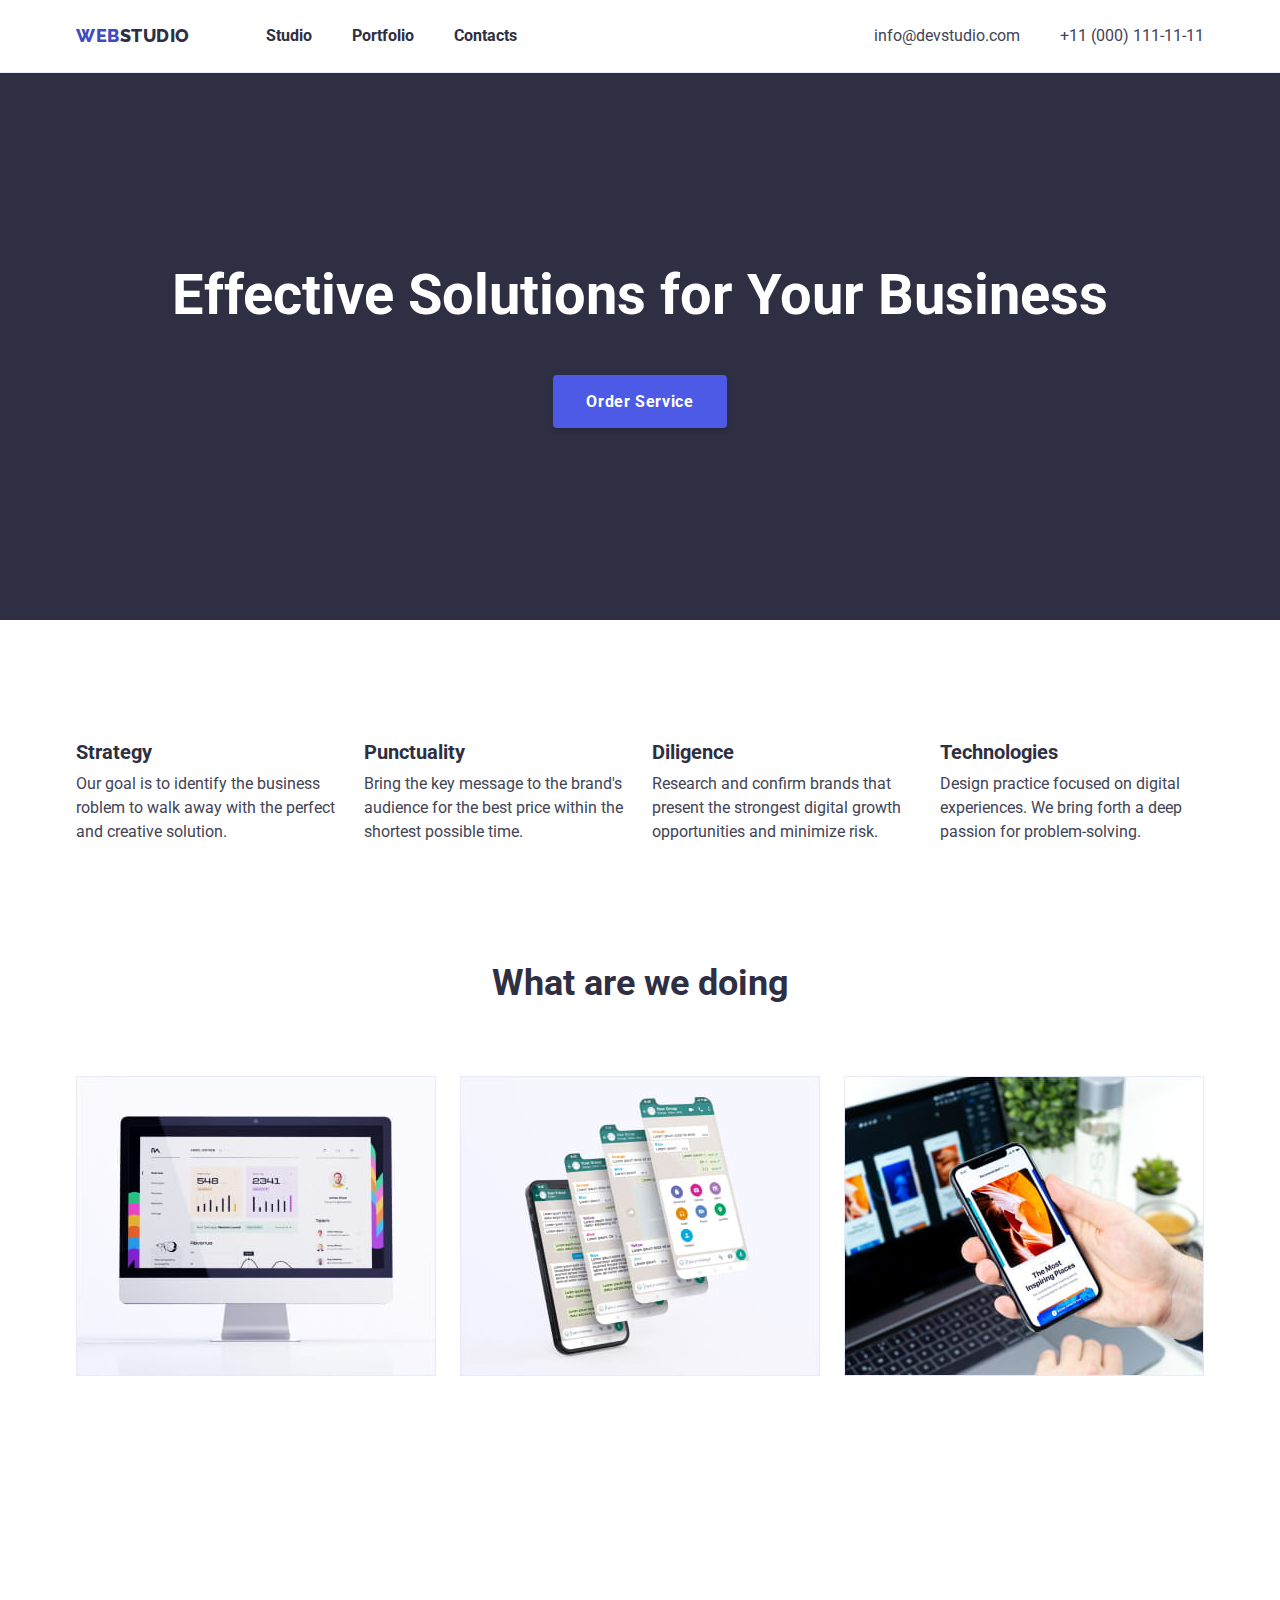
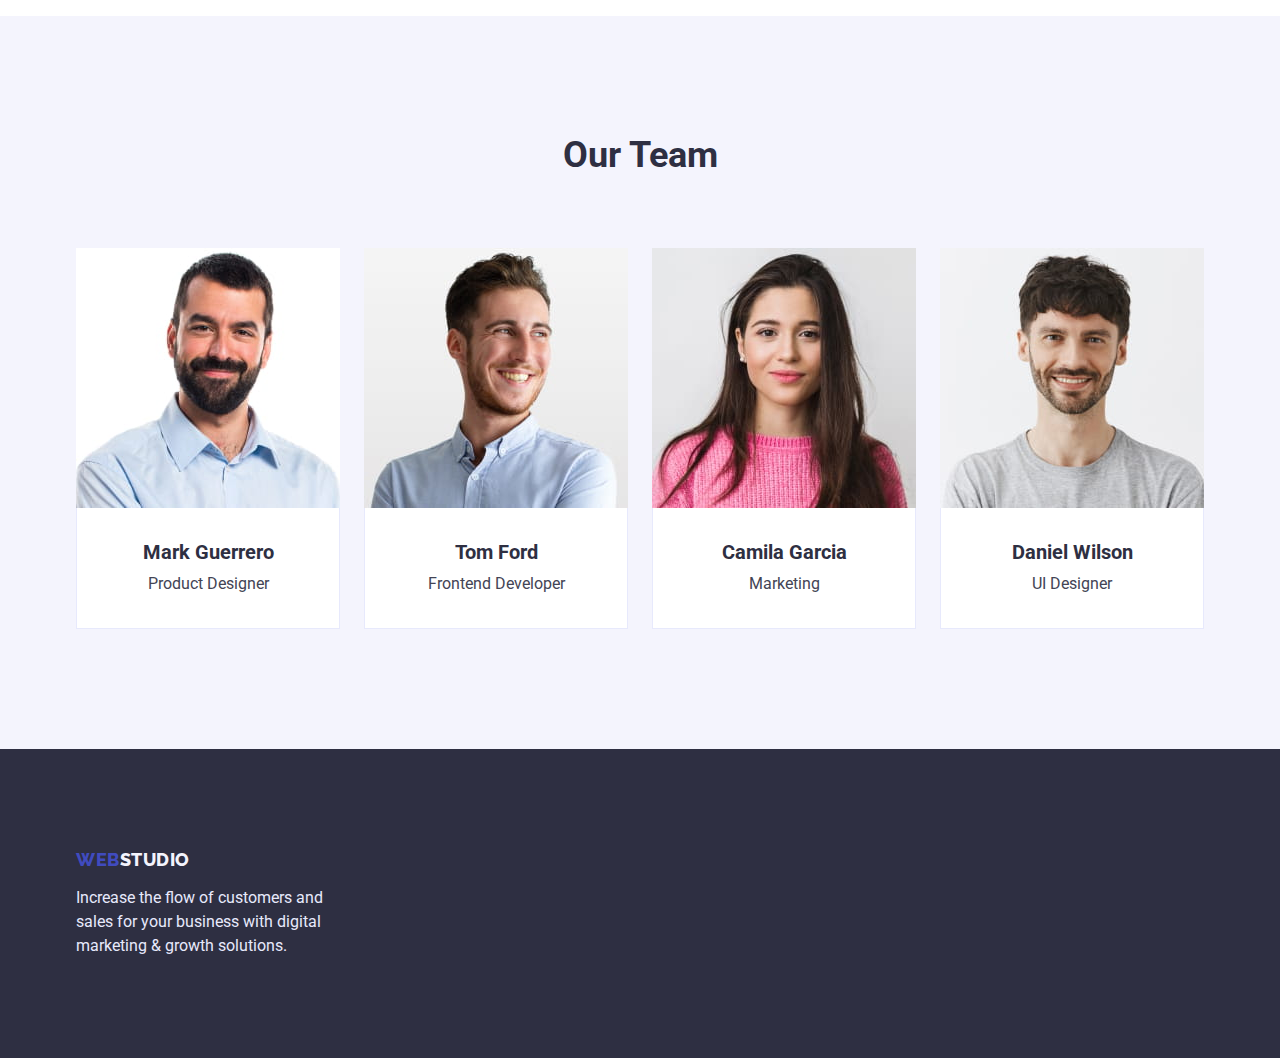
==== index.html @ f0abbab0 "Initial commit" ====
<!DOCTYPE html>
<html lang="en">

    <head>
        <meta charset="UTF-8">
        <meta http-equiv="X-UA-Compatible" content="IE=edge">
        <meta name="viewport" content="width=device-width, initial-scale=1.0">
        <title>WebStudio</title>
        <link rel="stylesheet"
            href="https://cdnjs.cloudflare.com/ajax/libs/modern-normalize/1.0.0/modern-normalize.min.css" >
        <link rel="preconnect" href="https://fonts.googleapis.com">
        <link rel="preconnect" href="https://fonts.gstatic.com" crossorigin>
        <link href="https://fonts.googleapis.com/css2?family=Raleway:wght@800&family=Roboto:wght@400;700&display=swap"
            rel="stylesheet">
        <link rel="stylesheet" href="./css/styles.css">
    </head>

    <body>
        <!--header-->
        <header class="header-section">
            <div class="container">
                <div class="header-container">
                    <nav class="site-nav">
                        <a href="" class="logo link"><span class="logo-accent">Web</span>Studio</a>
                        <ul class="site-menu list">
                            <li class="menu-item">
                                <a class="menu-link link" href="./index.html">Studio</a>
                            </li>
                            <li class="menu-item">
                                <a class="menu-link link" href="./portfolio.html">Portfolio</a>
                            </li>
                            <li class="menu-item">
                                <a class="menu-link link" href="">Contacts</a>
                            </li>
                        </ul>
                    </nav>
                    <ul class="contacts list">
                        <li class="contact-item">
                            <a class="contact-link link" href="mailto:">info@devstudio.com</a>
                        </li>
                        <li class="contact-item">
                            <a class="contact-link link" href="tel:+110001111111">+11 (000) 111-11-11</a>
                        </li>
                    </ul>
                </div>
            </div>
        </header>
        <main>
            <!--hero block-->
            <section class="hero-section">
                <h1 class="hero">Effective Solutions for Your Business</h1>
                <button class=" main-button" type="button">Order Service</button>
            </section>
            <!--fitures-->
            <section class="fiture-section">
                <div class="container">
                    <ul class="fiture-list list">
                        <li class="fiture-item">
                            <h2 class="secondary-titles">Strategy</h2>
                            <p class="subtitles">Our goal is to identify the business roblem to walk away with the
                                perfect
                                and creative solution. </p>
                        </li>
                        <li class="fiture-item">
                            <h2 class="secondary-titles">Punctuality</h2>
                            <p class="subtitles">Bring the key message to the brand's audience for the best price within
                                the
                                shortest possible time.</p>
                        </li>
                        <li class="fiture-item">
                            <h2 class="secondary-titles">Diligence</h2>
                            <p class="subtitles">Research and confirm brands that present the strongest digital growth
                                opportunities and minimize risk.</p>
                        </li>
                        <li class="fiture-item">
                            <h2 class="secondary-titles">Technologies</h2>
                            <p class="subtitles">Design practice focused on digital experiences. We bring forth a deep
                                passion for problem-solving.</p>
                        </li>
                    </ul>
                </div>
            </section>
            <!--basic services-->
            <section class="section">
                <div class="container">
                    <h3 class="titles">What are we doing</h3>
                    <ul class="service-list list">
                        <li class="service-item">
                            <img class="service-img" src="./images/Rectangle1.jpg"
                                alt=" a photo of a computer monitor with a website page" width="360">
                        </li>
                        <li class="service-item">
                            <img class="service-img" src="./images/Rectangle2.jpg" alt=" a photo of a mobile screen"
                                width="360">
                        </li>
                        <li class="service-item">
                            <img class="service-img" src="./images/Rectangle3.jpg"
                                alt=" a photo of a computer and mobile phone screen with website page" width="360">
                        </li>
                    </ul>
                </div>
            </section>
            <!--team-->
            <section class="team-section">
                <div class="container">
                    <div class="">
                        <h3 class="titles">Our Team</h3>
                        <ul class="team-list list">
                            <li class="team-item">
                                <img src="./images/img1.jpg" alt="Product Designer's photo" width="264" height="260">
                                <div class="team-content">
                                    <h2 class="secondary-titles">Mark Guerrero</h2>
                                    <p class="subtitles">Product Designer</p>
                                </div>
                            </li>
                            <li class="team-item">
                                <img src="./images/img2.jpg" alt="Frontend Developer's photo" width="264" height="260">
                                <div class="team-content">
                                    <h2 class="secondary-titles">Tom Ford</h2>
                                    <p class="subtitles">Frontend Developer</p>
                                </div>
                            </li>
                            <li class="team-item">
                                <img src="./images/img3.jpg" alt="marketer's photo" width="264" height="260">
                                <div class="team-content">
                                    <h2 class="secondary-titles">Camila Garcia</h2>
                                    <p class="subtitles">Marketing</p>
                                </div>
                            </li>
                            <li class="team-item">
                                <img src="./images/img4.jpg" alt="UI Designer's photo" width="264" height="260">
                                <div class="team-content">
                                    <h2 class="secondary-titles">Daniel Wilson</h2>
                                    <p class="subtitles">UI Designer</p>
                                </div>
                            </li>
                        </ul>
                    </div>
                </div>
            </section>
        </main>
        <footer class="footer">
            <div class="container">
                <a href="" class="footer-logo link"><span class="footer-accent">Web</span>Studio</a>
                <p class="footer-text">Increase the flow of customers and sales for your business with digital marketing
                    &
                    growth solutions.</p>
            </div>
        </footer>
    </body>

</html>
---- css/styles.css ----
:root {
    --primary-color-text: #2E2F42;
    --secondary-color-text: #434455;
    --main-background-color: #FFFFFF;
    --secondary-background-color: #F4F4FD;
    --accent-color: #4D5AE5;
    --btn-hover-color: #404BBF;
    --footer-text-color: #E7E9FC;
    --border-main-color: #E7E9FC --main-letter-spacing: 0.02em;
}


h1,
h2,
h3,
p {
    margin: 0px;
}

ul,
li {
    margin: 0px;
    padding: 0px;
}

.list {
    list-style: none;
    padding-left: 0px;
}



.container {
    width: 1158px;
    margin-left: auto;
    margin-right: auto;
    padding-left: 15px;
    padding-right: 15px;
    align-items: center;

}


.header-container {
    display: flex;
    align-items: center;
}

.header-section {
    background-color: var(--main-background-color);
    border-bottom: 1px solid var(--footer-text-color);
}


/*------------------ SITE NAVIGATION----------------------*/

/*------------- Logo styles--------------*/

.logo {
    color: var(--primary-color-text);
    font-family: 'Raleway', sans-serif;
    font-weight: 800;
    font-size: 18px;
    line-height: 1.33;
    letter-spacing: 0.03em;
    text-transform: uppercase;
}

.logo-accent {
    color: var(--btn-hover-color);
}

/*------------- Main manu--------------*/

.site-nav {
    display: flex;
    align-items: center;
}

.site-menu {
    display: flex;
    margin-left: 76px;
}

.site-menu .menu-item:not(:last-child) {
    margin-right: 40px;
}


.menu-link {
    display: block;
    padding-top: 24px;
    padding-bottom: 24px;
}

.menu-item .menu-link {
    color: var(--primary-color-text);
    font-family: 'Roboto', sans-serif;
    font-weight: 700;
    font-size: 16px;
    line-height: 1.5;
    letter-spacing: var(--main-letter-spacing);
}

.menu-item .menu-link:hover,
.menu-item .menu-link:focus {
    color: var(--accent-color);
}


/*-------------------Contacts-----------------*/

.contacts {
    display: flex;
    margin-left: auto;
}





.container .contact-item+.contact-item {
    margin-left: 40px;
}

.contact-item .contact-link {
    color: var(--secondary-color-text);
    font-family: 'Roboto', sans-serif;
    font-size: 16px;
    line-height: 1.5;
    letter-spacing: var(--main-letter-spacing);
}

.contact-item .contact-link:hover,
.contact-item .contact-link:focus {
    color: var(--accent-color);
}

.link {
    text-decoration: none;
}


/*-------------HERO SECTION--------------------*/

.hero-section {
    background: var(--primary-color-text);
    padding-top: 192px;
    padding-bottom: 192px;
    text-align: center;
}

.hero {
    font-size: 56px;
    letter-spacing: var(--main-letter-spacing);
    line-height: 1.1;
    color: var(--main-background-color);
    background: var(--primary-color-text);
}

.visually-hidden {
    position: absolute;
    white-space: nowrap;
    width: 1px;
    height: 1px;
    overflow: hidden;
    border: 0;
    padding: 0;
    clip: rect(0 0 0 0);
    clip-path: inset(50%);
    margin: -1px;
}

/*---------------------BODY--------------------*/
body {
    font-family: 'Roboto', sans-serif;
    color: var(--primary-color-text);
    background: var(--main-background-color);
}

/*----------------- SITE  BUTTONS -------------------*/

/*-----------  Main buttons----------------*/

.main-button {
    display: inline-block;
    padding: 16px 32px;
    margin-top: 48px;

    color: var(--main-background-color);
    background: var(--accent-color);
    align-items: center;
    border-radius: 4px;
    border: 1px solid transparent;
    box-shadow: 0px 4px 4px rgba(0, 0, 0, 0.15);

    font-family: inherit;
    font-weight: 700;
    font-size: 16px;
    line-height: 1.2;
    letter-spacing: 0.04em;
    cursor: pointer;
}

.main-button:hover,
.main-button:focus {
    background: var(--btn-hover-color);
}


/*-----------  Portfolio buttons----------------*/

.buttons {
    display: flex;
    padding: 12px 24px;

    font-family: inherit;
    font-weight: 700;
    font-size: 16px;
    line-height: 1.5;
    letter-spacing: 0.04em;

    color: var(--accent-color);
    background: var(--secondary-background-color);
    border-radius: 4px;
    border: 1px solid var(--footer-text-color);
    cursor: pointer;
}

.buttons:hover,
.buttons:focus {
    color: var(--main-background-color);
    background: var(--accent-color);
}

.button-list {
    display: flex;
    margin-bottom: 72px;
    justify-content: center;
}

.button-list .filter-btn:not(:last-child) {
    margin-right: 24px;
}


/*-----------FITURE SECTION-----------*/

.fiture-section {
    padding-top: 120px;
}

.section {
    padding-top: 120px;
    padding-bottom: 120px;
}

.fiture-list {
    display: flex;
}

.fiture-item {
    width: 264px;
}

.container .fiture-item:not(:last-child) {
    margin-right: 24px;
}



/*--------- SERVICES----------*/

.service-list {
    display: flex;
    margin-top: 72px;
    padding-bottom: 120px;
}

.container .service-item:not(:last-child) {
    margin-right: 24px;
}

/*----------------TEAM-SECTION------------------*/

.team-section {
    background: var(--secondary-background-color);
    padding-top: 120px;
    padding-bottom: 120px;
}

.team-list {
    display: flex;
    flex-wrap: wrap;
    margin-top: 72px;
}


.team-content {
    padding-top: 32px;
    padding-bottom: 32px;
    text-align: center;
    background-color: var(--main-background-color);
    border-right: 1px solid var(--footer-text-color);
    border-bottom: 1px solid var(--footer-text-color);
    border-left: 1px solid var(--footer-text-color);
}

.container .team-item:not(:last-child) {
    margin-right: 24px;
}



/* ----------PORTFOLIO SERVICES----------------*/
.image-list {
    display: flex;
    flex-wrap: wrap;
}

Img {
    display: block;
}

.image-item {
    margin-right: 24px;
    margin-bottom: 48px;
}


.image-item {
    flex-basis: calc((100%/-48px)-3);
}

.image-item:nth-child(3n) {
    margin-right: 0;
}

.image-item:nth-child(n+7) {
    margin-bottom: 0px;
}


.content-card {
    padding-left: 16px;
    padding-top: 32px;
    padding-bottom: 32px;
    border-right: 1px solid var(--footer-text-color);
    border-bottom: 1px solid var(--footer-text-color);
    border-left: 1px solid var(--footer-text-color);

}

.portfolio-section {
    padding-top: 96px;
    padding-bottom: 120px;
}

/* ----------TITLES AND SUBTITLES----------------*/

.titles {
    font-size: 36px;
    line-height: 1.11;
    letter-spacing: var(--main-letter-spacing);
    text-align: center;
}


.secondary-titles {
    font-size: 20px;
    line-height: 1.2;
    letter-spacing: var(--main-letter-spacing);
}

.subtitles {
    margin-top: 8px;

    font-family: 'Roboto', sans-serif;
    font-size: 16px;
    line-height: 1.5;
    letter-spacing: var(--main-letter-spacing);
    color: var(--secondary-color-text);
}



/* FOOTER STYLES */


.footer-logo {
    color: var(--secondary-background-color);

    font-family: 'Raleway', sans-serif;
    font-weight: 800;
    font-size: 18px;
    line-height: 1.2;
    letter-spacing: 0.03em;
    text-transform: uppercase;
}

.footer-accent {
    color: var(--btn-hover-color);
}

.footer {
    padding-top: 100px;
    padding-bottom: 100px;
    background: var(--primary-color-text);
}

.footer-text {
    margin-top: 16px;
    width: 264px;

    color: var(--footer-text-color);
    font-family: 'Roboto', sans-serif;
    font-size: 16px;
    line-height: 1.5;
    letter-spacing: var(--main-letter-spacing);
}
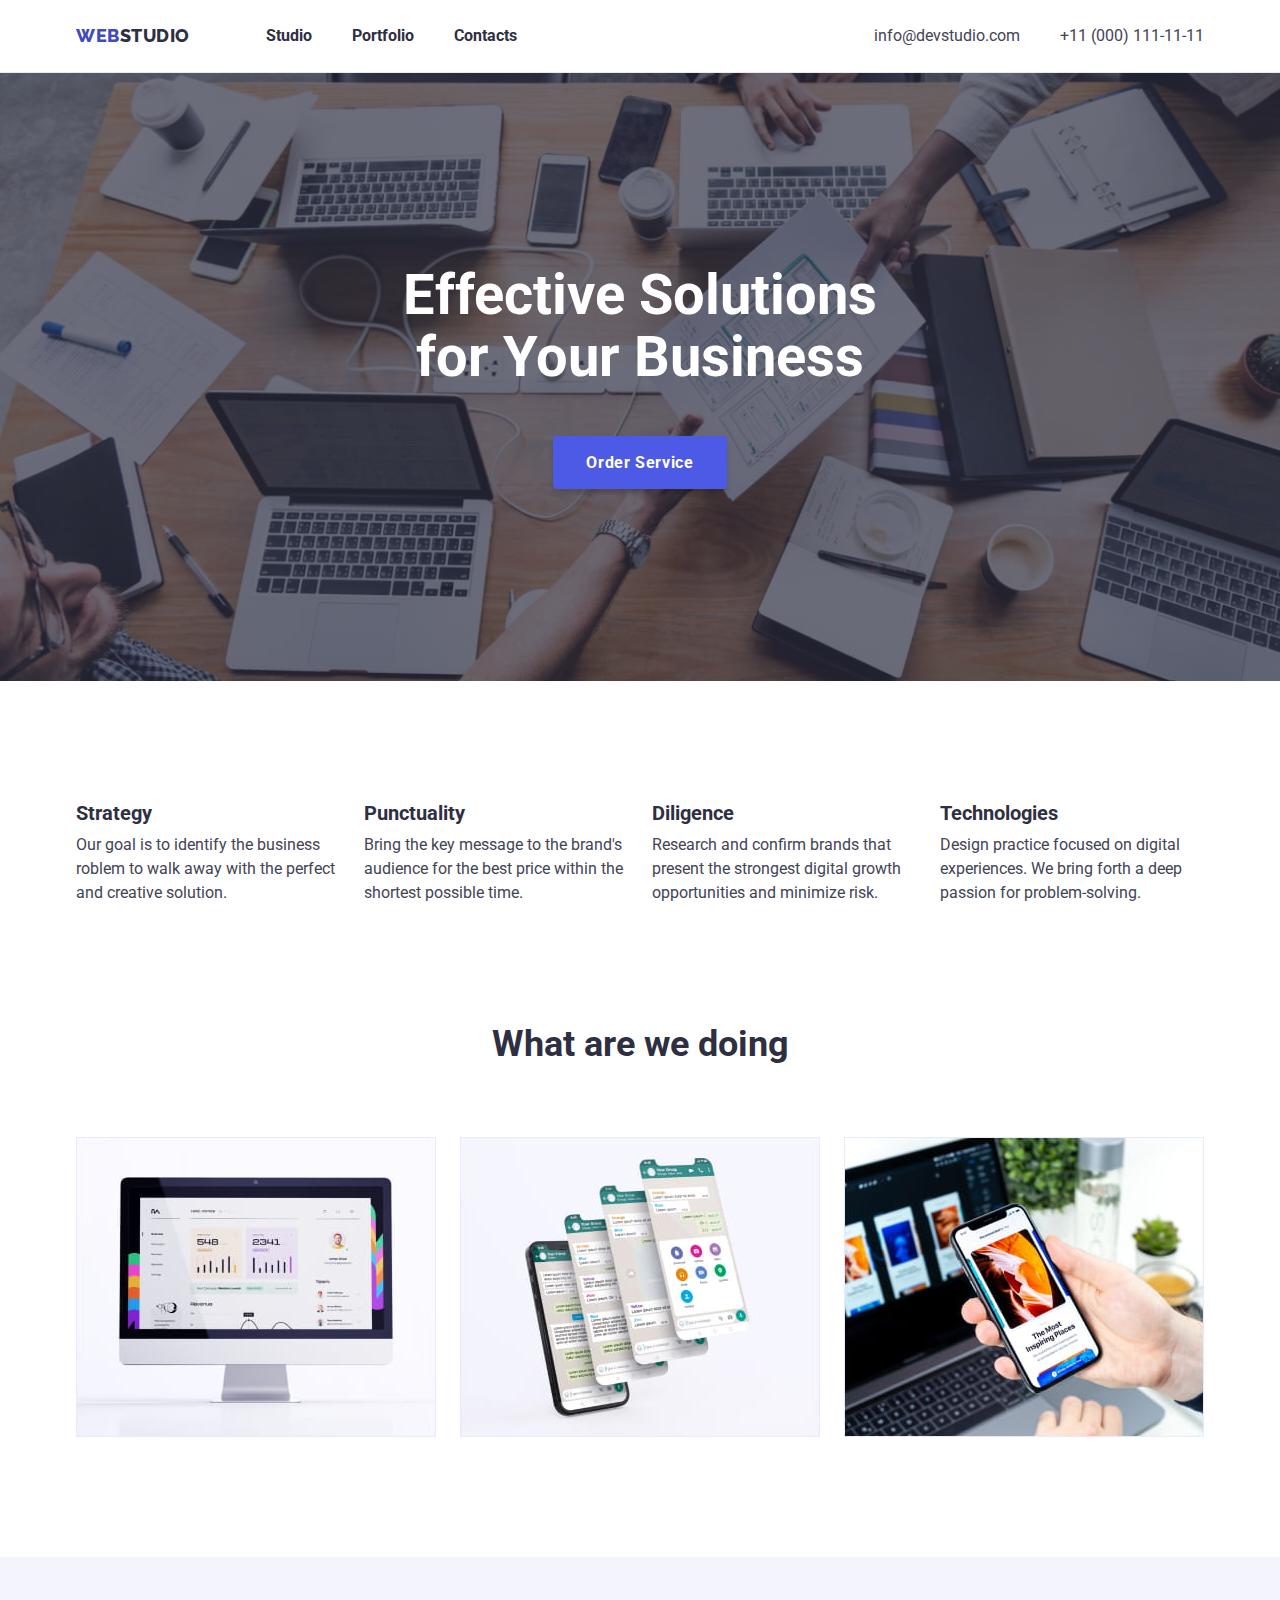
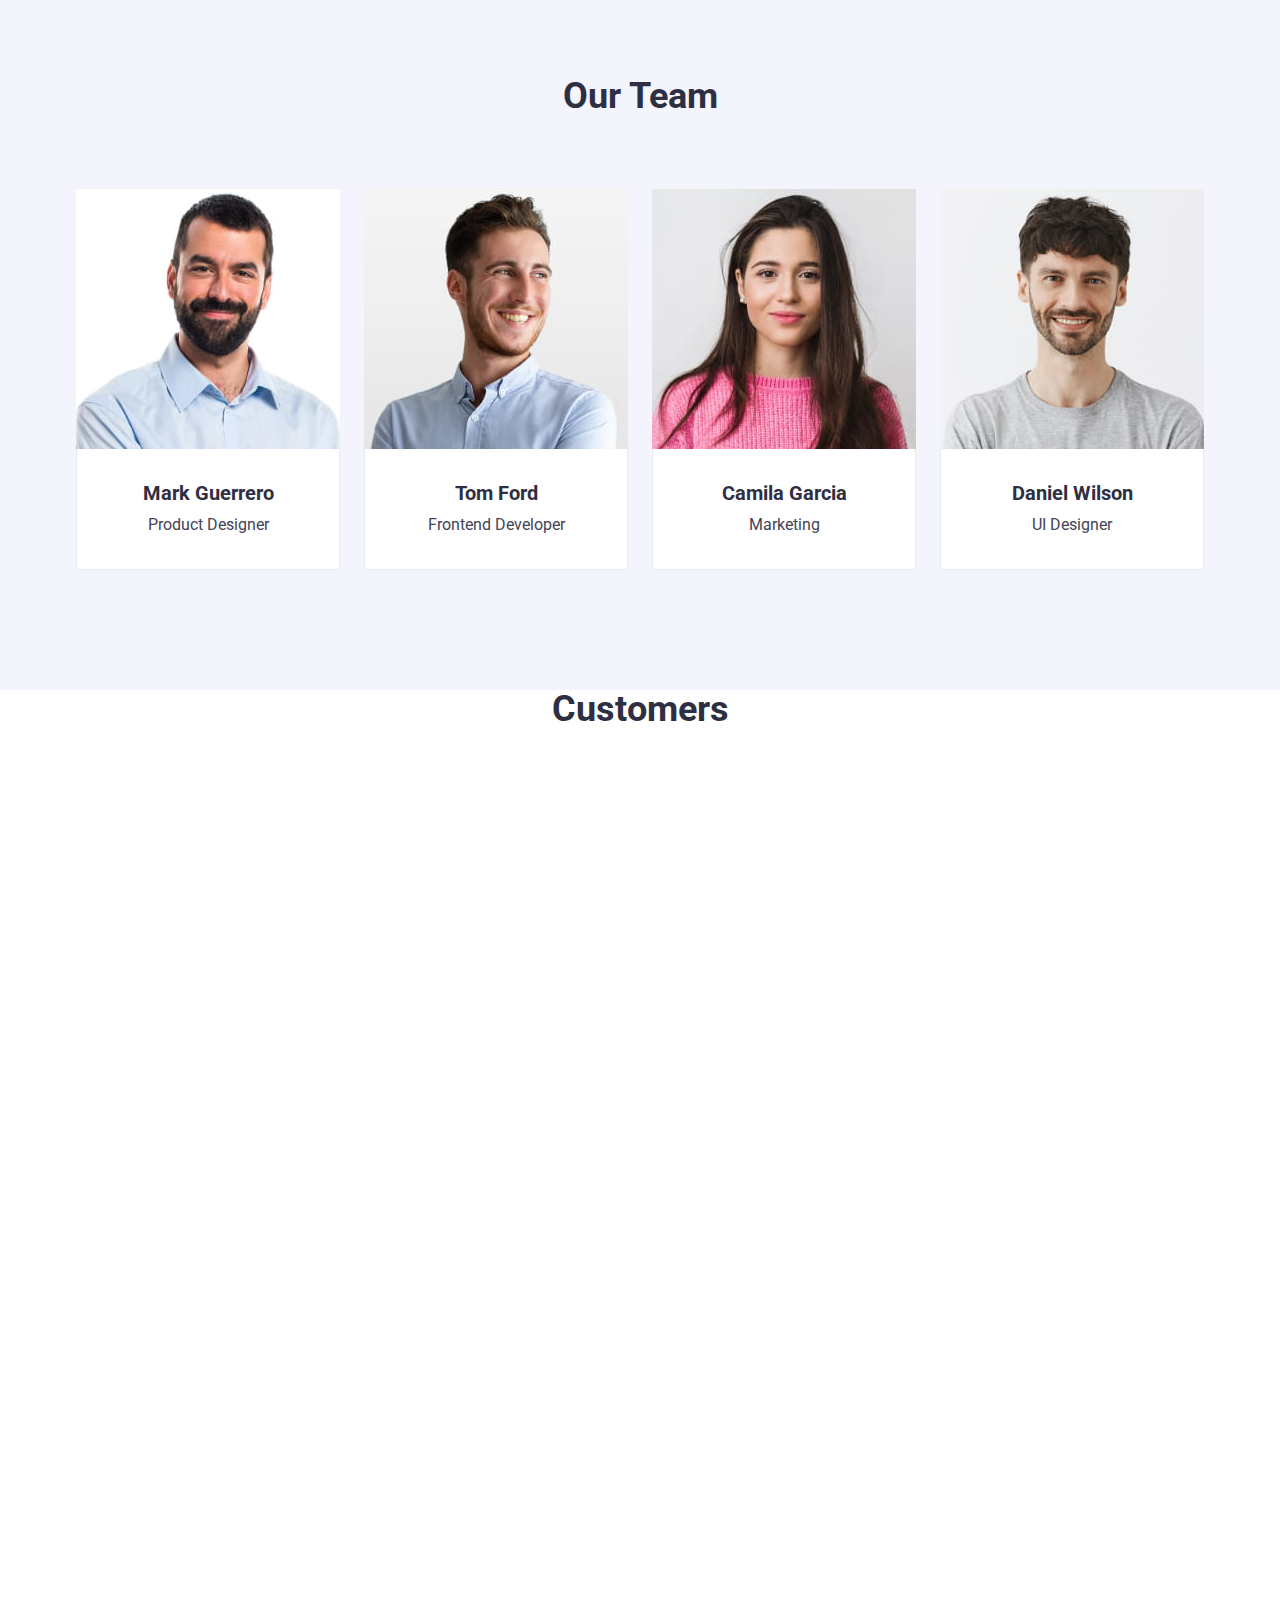
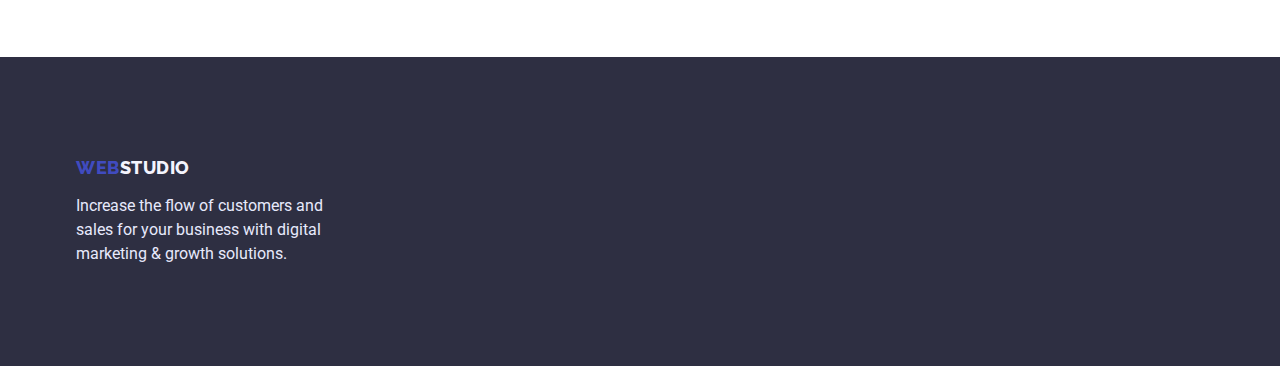
==== commit 39554dde: "Added svg icons" ====
--- a/index.html
+++ b/index.html
@@ -138,6 +138,17 @@
                     </div>
                 </div>
             </section>
+            <section>
+                <h3 class="titles">Customers</h3>
+                <ul>
+                    <li><a href=""></a><svg></svg></li>
+                    <li><a href=""></a><svg></svg></li>
+                    <li><a href=""></a><svg></svg></li>
+                    <li><a href=""></a><svg></svg></li>
+                    <li><a href=""></a><svg></svg></li>
+                    <li><a href=""></a><svg></svg></li>
+                </ul>
+            </section>
         </main>
         <footer class="footer">
             <div class="container">
--- a/css/styles.css
+++ b/css/styles.css
@@ -1,5 +1,5 @@
 :root {
-    --primary-color-text: #2E2F42;
+    --primary-color: #2E2F42;
     --secondary-color-text: #434455;
     --main-background-color: #FFFFFF;
     --secondary-background-color: #F4F4FD;
@@ -57,7 +57,7 @@
 /*------------- Logo styles--------------*/
 
 .logo {
-    color: var(--primary-color-text);
+    color: var(--primary-color);
     font-family: 'Raleway', sans-serif;
     font-weight: 800;
     font-size: 18px;
@@ -94,7 +94,7 @@
 }
 
 .menu-item .menu-link {
-    color: var(--primary-color-text);
+    color: var(--primary-color);
     font-family: 'Roboto', sans-serif;
     font-weight: 700;
     font-size: 16px;
@@ -144,18 +144,23 @@
 /*-------------HERO SECTION--------------------*/
 
 .hero-section {
-    background: var(--primary-color-text);
+    background: var(--primary-color);
     padding-top: 192px;
     padding-bottom: 192px;
     text-align: center;
-}
-
-.hero {
+    background-image:linear-gradient(rgba(46, 47, 66, 0.7), rgba(46, 47, 66, 0.7)), url(../images/people-office.jpg);
+    background-color: var(--primary-color);
+    background-size: cover;
+}
+
+.hero {max-width: 494px;
+    margin-left: auto;
+    margin-right: auto;
     font-size: 56px;
     letter-spacing: var(--main-letter-spacing);
     line-height: 1.1;
     color: var(--main-background-color);
-    background: var(--primary-color-text);
+  
 }
 
 .visually-hidden {
@@ -174,7 +179,7 @@
 /*---------------------BODY--------------------*/
 body {
     font-family: 'Roboto', sans-serif;
-    color: var(--primary-color-text);
+    color: var(--primary-color);
     background: var(--main-background-color);
 }
 
@@ -274,7 +279,7 @@
 .service-list {
     display: flex;
     margin-top: 72px;
-    padding-bottom: 120px;
+
 }
 
 .container .service-item:not(:last-child) {
@@ -405,7 +410,7 @@
 .footer {
     padding-top: 100px;
     padding-bottom: 100px;
-    background: var(--primary-color-text);
+    background: var(--primary-color);
 }
 
 .footer-text {
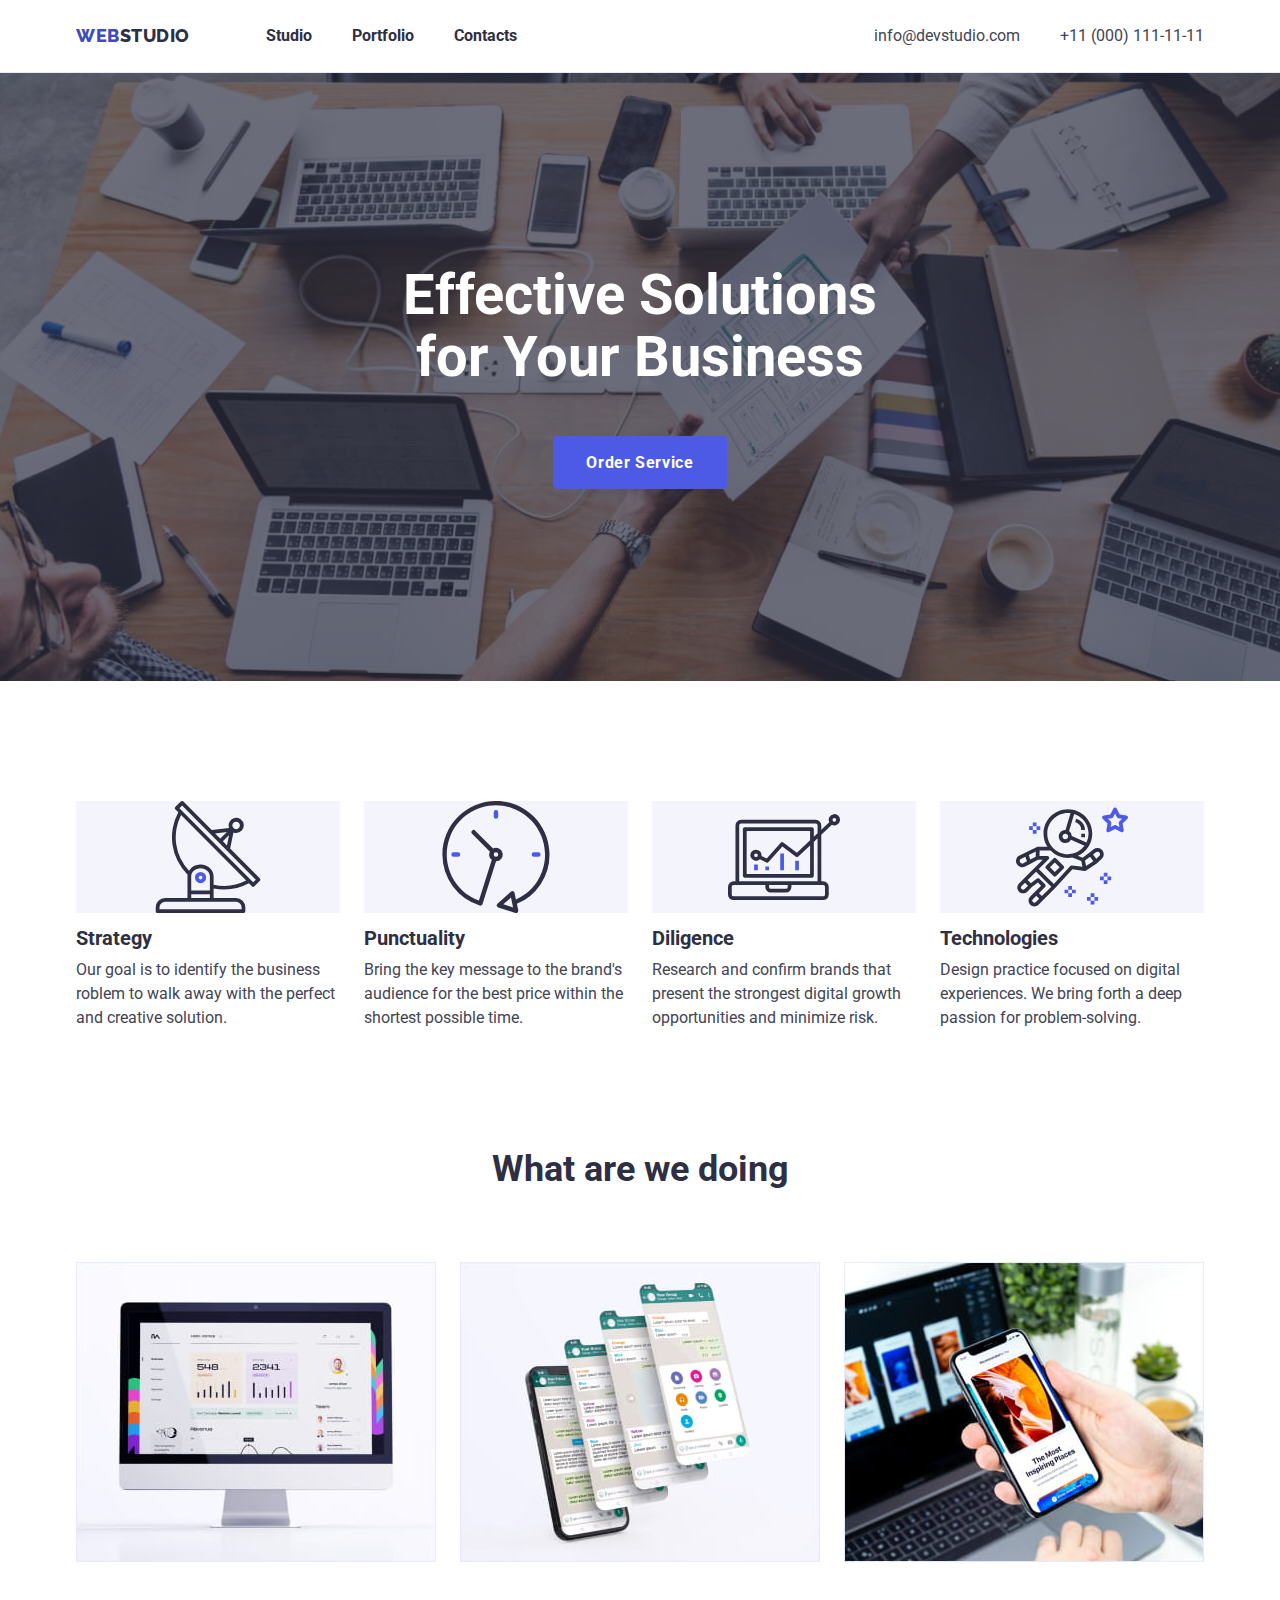
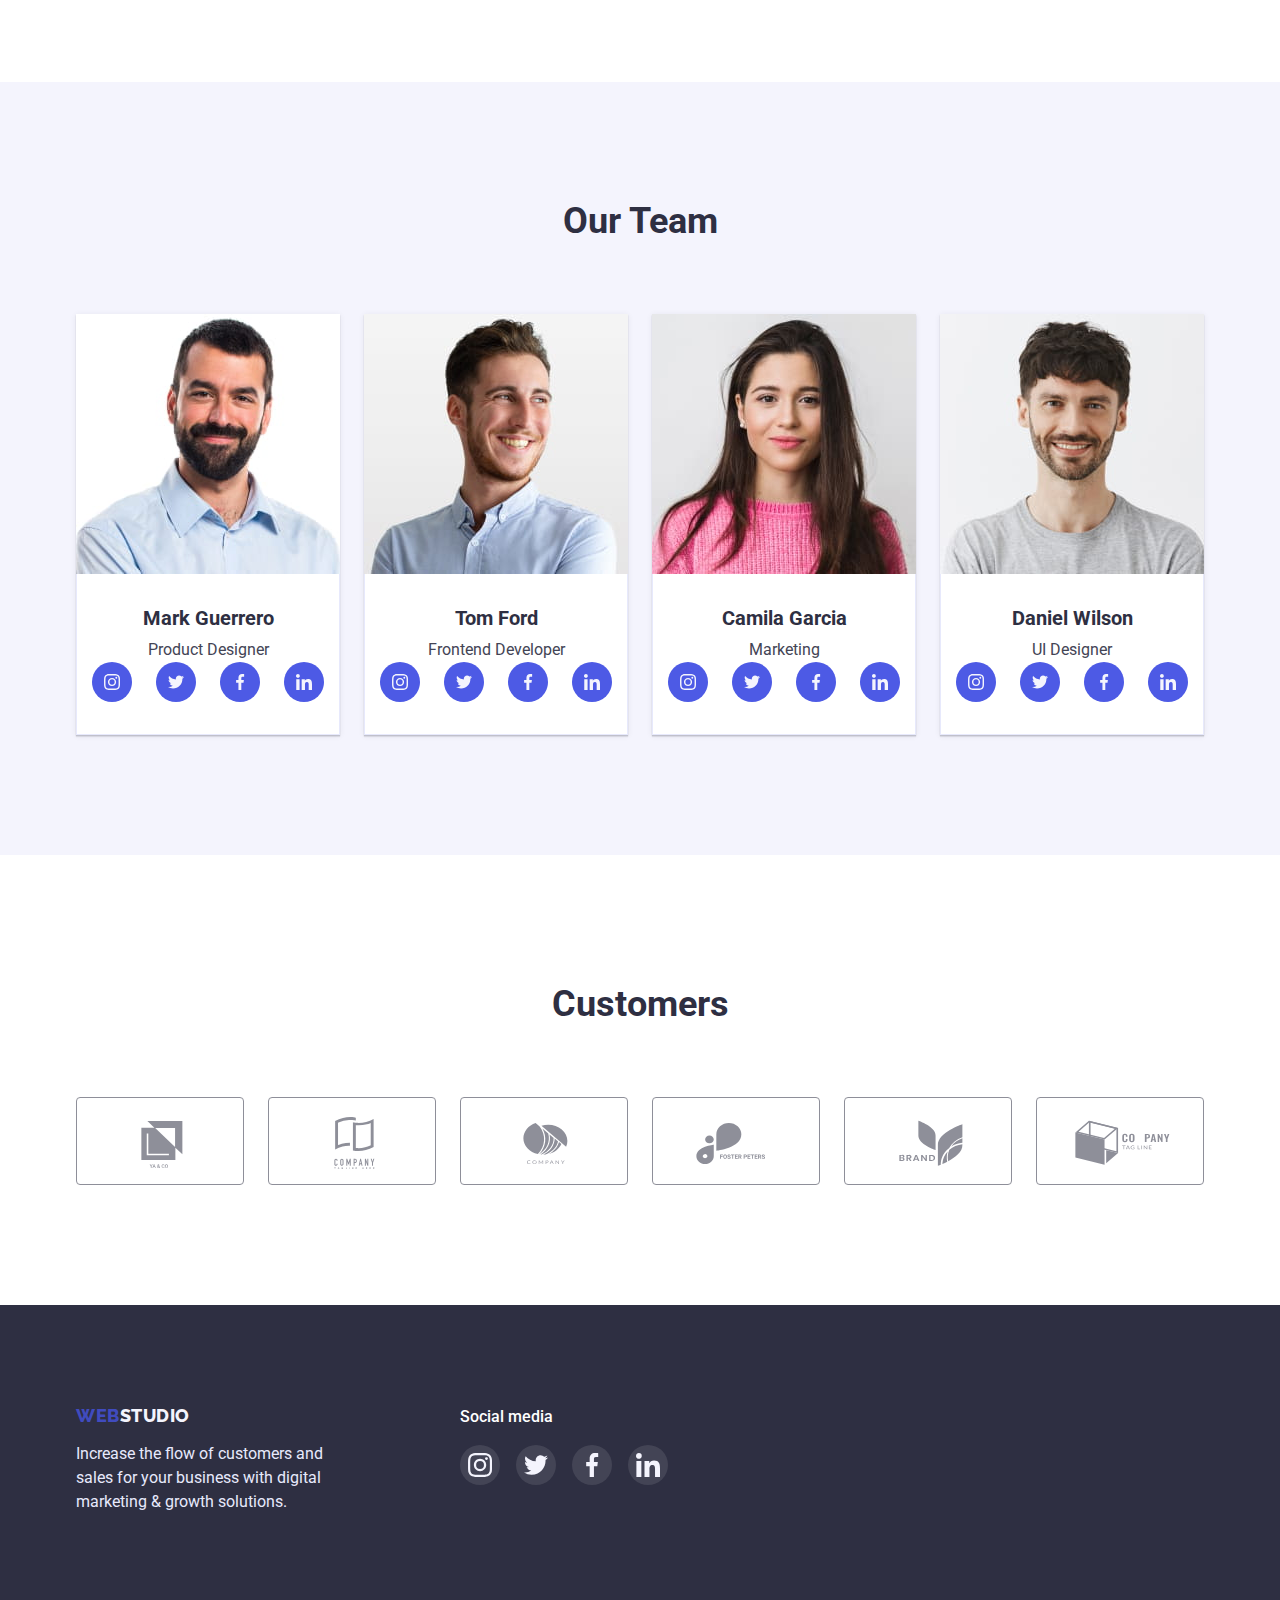
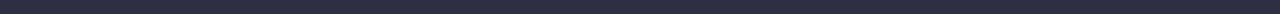
==== commit 68ce202f: "Added svg icons" ====
--- a/index.html
+++ b/index.html
@@ -7,11 +7,13 @@
         <meta name="viewport" content="width=device-width, initial-scale=1.0">
         <title>WebStudio</title>
         <link rel="stylesheet"
-            href="https://cdnjs.cloudflare.com/ajax/libs/modern-normalize/1.0.0/modern-normalize.min.css" >
+            href="https://cdnjs.cloudflare.com/ajax/libs/modern-normalize/1.0.0/modern-normalize.min.css">
         <link rel="preconnect" href="https://fonts.googleapis.com">
         <link rel="preconnect" href="https://fonts.gstatic.com" crossorigin>
-        <link href="https://fonts.googleapis.com/css2?family=Raleway:wght@800&family=Roboto:wght@400;700&display=swap"
+        <link
+            href="https://fonts.googleapis.com/css2?family=Raleway:wght@800&family=Roboto:wght@400;500;700&display=swap"
             rel="stylesheet">
+
         <link rel="stylesheet" href="./css/styles.css">
     </head>
 
@@ -56,23 +58,35 @@
                 <div class="container">
                     <ul class="fiture-list list">
                         <li class="fiture-item">
+                            <svg class="fiture-icon">
+                                <use href="./images/icons.svg#antenna"></use>
+                            </svg>
                             <h2 class="secondary-titles">Strategy</h2>
                             <p class="subtitles">Our goal is to identify the business roblem to walk away with the
                                 perfect
                                 and creative solution. </p>
                         </li>
                         <li class="fiture-item">
+                            <svg class="fiture-icon">
+                                <use href="./images/icons.svg#clock"></use>
+                            </svg>
                             <h2 class="secondary-titles">Punctuality</h2>
                             <p class="subtitles">Bring the key message to the brand's audience for the best price within
                                 the
                                 shortest possible time.</p>
                         </li>
                         <li class="fiture-item">
+                            <svg class="fiture-icon">
+                                <use href="./images/icons.svg#diagram"></use>
+                            </svg>
                             <h2 class="secondary-titles">Diligence</h2>
                             <p class="subtitles">Research and confirm brands that present the strongest digital growth
                                 opportunities and minimize risk.</p>
                         </li>
                         <li class="fiture-item">
+                            <svg class="fiture-icon">
+                                <use href="./images/icons.svg#astronaut"></use>
+                            </svg>
                             <h2 class="secondary-titles">Technologies</h2>
                             <p class="subtitles">Design practice focused on digital experiences. We bring forth a deep
                                 passion for problem-solving.</p>
@@ -107,57 +121,270 @@
                         <h3 class="titles">Our Team</h3>
                         <ul class="team-list list">
                             <li class="team-item">
-                                <img src="./images/img1.jpg" alt="Product Designer's photo" width="264" height="260">
+                                <img src="./images/img1.jpg" alt="Product Designer's photo" width="264">
                                 <div class="team-content">
                                     <h2 class="secondary-titles">Mark Guerrero</h2>
                                     <p class="subtitles">Product Designer</p>
+                                    <ul class="team-social-icons list">
+                                        <li class="team-social-list">
+                                            <a href="" class="social-link link">
+                                                <svg class="social-icon">
+                                                    <use href="./images/icons.svg#instagram" width="16" height="16">
+                                                    </use>
+                                                </svg>
+                                            </a>
+                                        </li>
+                                        <li class="">
+                                            <a href="" class="social-link link">
+                                                <svg class="social-icon">
+                                                    <use href="./images/icons.svg#twitter" width="16" height="16"></use>
+                                                </svg>
+                                            </a>
+                                        </li>
+                                        <li class="">
+                                            <a href="" class="social-link link">
+                                                <svg class="social-icon">
+                                                    <use href="./images/icons.svg#facebook" width="16" height="16">
+                                                    </use>
+                                                </svg>
+                                            </a>
+                                        </li>
+                                        <li class="">
+                                            <a href="" class="social-link link">
+                                                <svg class="social-icon">
+                                                    <use href="./images/icons.svg#linkedin" width="16" height="16">
+                                                    </use>
+                                                </svg>
+                                            </a>
+                                        </li>
+                                    </ul>
                                 </div>
                             </li>
                             <li class="team-item">
-                                <img src="./images/img2.jpg" alt="Frontend Developer's photo" width="264" height="260">
+                                <img src="./images/img2.jpg" alt="Frontend Developer's photo" width="264">
                                 <div class="team-content">
                                     <h2 class="secondary-titles">Tom Ford</h2>
                                     <p class="subtitles">Frontend Developer</p>
+                                    <ul class="team-social-icons list">
+                                        <li class="team-social-list">
+                                            <a href="" class="social-link link">
+                                                <svg class="social-icon">
+                                                    <use href="./images/icons.svg#instagram" width="16" height="16">
+                                                    </use>
+                                                </svg>
+                                            </a>
+                                        </li>
+                                        <li class="">
+                                            <a href="" class="social-link">
+                                                <svg class="social-icon">
+                                                    <use href="./images/icons.svg#twitter" width="16" height="16"></use>
+                                                </svg>
+                                            </a>
+                                        </li>
+                                        <li class="">
+                                            <a href="" class="social-link">
+                                                <svg class="social-icon">
+                                                    <use href="./images/icons.svg#facebook" width="16" height="16">
+                                                    </use>
+                                                </svg>
+                                            </a>
+                                        </li>
+                                        <li class="">
+                                            <a href="" class="social-link">
+                                                <svg class="social-icon">
+                                                    <use href="./images/icons.svg#linkedin" width="16" height="16">
+                                                    </use>
+                                                </svg>
+                                            </a>
+                                        </li>
+                                    </ul>
                                 </div>
                             </li>
                             <li class="team-item">
-                                <img src="./images/img3.jpg" alt="marketer's photo" width="264" height="260">
+                                <img src="./images/img3.jpg" alt="marketer's photo" width="264">
                                 <div class="team-content">
                                     <h2 class="secondary-titles">Camila Garcia</h2>
                                     <p class="subtitles">Marketing</p>
+                                    <ul class="team-social-icons list">
+                                        <li class="team-social-list">
+                                            <a href="" class="social-link link">
+                                                <svg class="social-icon">
+                                                    <use href="./images/icons.svg#instagram" width="16" height="16">
+                                                    </use>
+                                                </svg>
+                                            </a>
+                                        </li>
+                                        <li class="">
+                                            <a href="" class="social-link">
+                                                <svg class="social-icon">
+                                                    <use href="./images/icons.svg#twitter" width="16" height="16"></use>
+                                                </svg>
+                                            </a>
+                                        </li>
+                                        <li class="">
+                                            <a href="" class="social-link">
+                                                <svg class="social-icon">
+                                                    <use href="./images/icons.svg#facebook" width="16" height="16">
+                                                    </use>
+                                                </svg>
+                                            </a>
+                                        </li>
+                                        <li class="">
+                                            <a href="" class="social-link">
+                                                <svg class="social-icon">
+                                                    <use href="./images/icons.svg#linkedin" width="16" height="16">
+                                                    </use>
+                                                </svg>
+                                            </a>
+                                        </li>
+                                    </ul>
                                 </div>
                             </li>
                             <li class="team-item">
-                                <img src="./images/img4.jpg" alt="UI Designer's photo" width="264" height="260">
+                                <img src="./images/img4.jpg" alt="UI Designer's photo" width="264">
                                 <div class="team-content">
                                     <h2 class="secondary-titles">Daniel Wilson</h2>
                                     <p class="subtitles">UI Designer</p>
+                                    <ul class="team-social-icons list">
+                                        <li class="team-social-list">
+                                            <a href="" class="social-link link">
+                                                <svg class="social-icon">
+                                                    <use href="./images/icons.svg#instagram" width="16" height="16">
+                                                    </use>
+                                                </svg>
+                                            </a>
+                                        </li>
+                                        <li class="">
+                                            <a href="" class="social-link">
+                                                <svg class="social-icon">
+                                                    <use href="./images/icons.svg#twitter" width="16" height="16"></use>
+                                                </svg>
+                                            </a>
+                                        </li>
+                                        <li class="">
+                                            <a href="" class="social-link">
+                                                <svg class="social-icon">
+                                                    <use href="./images/icons.svg#facebook" width="16" height="16">
+                                                    </use>
+                                                </svg>
+                                            </a>
+                                        </li>
+                                        <li class="">
+                                            <a href="" class="social-link">
+                                                <svg class="social-icon">
+                                                    <use href="./images/icons.svg#linkedin" width="16" height="16">
+                                                    </use>
+                                                </svg>
+                                            </a>
+                                        </li>
+                                    </ul>
                                 </div>
                             </li>
                         </ul>
                     </div>
                 </div>
             </section>
-            <section>
-                <h3 class="titles">Customers</h3>
-                <ul>
-                    <li><a href=""></a><svg></svg></li>
-                    <li><a href=""></a><svg></svg></li>
-                    <li><a href=""></a><svg></svg></li>
-                    <li><a href=""></a><svg></svg></li>
-                    <li><a href=""></a><svg></svg></li>
-                    <li><a href=""></a><svg></svg></li>
-                </ul>
+            <section class="customer-section">
+                <div class="container">
+                    <h3 class="titles">Customers</h3>
+                    <ul class="customer-list list">
+                        <li>
+                            <a href="" class="customer-link">
+                                <svg class="customer-icon">
+                                    <use href="./images/icons.svg#logo6" width="104" height="56"></use>
+                                </svg>
+                            </a>
+                        </li>
+                        <li>
+                            <a href="" class="customer-link">
+                                <svg class="customer-icon">
+                                    <use href="./images/icons.svg#logo1" width="104" height="56"></use>
+                                </svg>
+                            </a>
+                        </li>
+                        <li>
+                            <a href="" class="customer-link">
+                                <svg class="customer-icon">
+                                    <use href="./images/icons.svg#logo2" width="104" height="56"></use>
+                                </svg>
+                            </a>
+                        </li>
+                        <li>
+                            <a href="" class="customer-link">
+                                <svg class="customer-icon">
+                                    <use href="./images/icons.svg#logo3" width="104" height="56"></use>
+                                </svg>
+                            </a>
+                        </li>
+                        <li>
+                            <a href="" class="customer-link">
+                                <svg class="customer-icon">
+                                    <use href="./images/icons.svg#logo4" width="104" height="56"></use>
+                                </svg>
+                            </a>
+                        </li>
+                        <li>
+                            <a href="" class="customer-link">
+                                <svg class="customer-icon">
+                                    <use href="./images/icons.svg#logo5" width="104" height="56"></use>
+                                </svg>
+                            </a>
+                        </li>
+
+                    </ul>
+
+                </div>
             </section>
         </main>
         <footer class="footer">
             <div class="container">
-                <a href="" class="footer-logo link"><span class="footer-accent">Web</span>Studio</a>
-                <p class="footer-text">Increase the flow of customers and sales for your business with digital marketing
-                    &
-                    growth solutions.</p>
+            <div class="footer-container">
+                <div class="footer-list">
+                    <a href="" class="footer-logo link"><span class="footer-accent">Web</span>Studio</a>
+                
+                    <p class="footer-text">Increase the flow of customers and sales for your business with digital
+                        marketing
+                        &
+                        growth solutions.</p>
+                    </div>
+                    
+                <div class="social-list">
+                    <h4 class="social-media-title"> Social media
+                    </h4>
+                    <ul class="media-list list">
+                        <li class="media-item">
+                            <a class="media-link">
+                                <svg class="media-icon">
+                                 <use href="./images/icons.svg#instagram" width="24" height="24"></use>
+                                </svg>
+                            </a>
+                        </li>
+                        <li>
+                        <a class="media-link">
+                                <svg class="media-icon">
+                                    <use href="./images/icons.svg#twitter" width="24" height="24"></use>
+                                </svg>
+                            </a>
+                        </li>
+                        <li>
+                            <a class="media-link">
+                                <svg class="media-icon">
+                                    <use href="./images/icons.svg#facebook" width="24" height="24"></use>
+                                </svg>
+                            </a>
+                        </li>
+                        <li>
+                        <a class="media-link">
+<svg class="media-icon">
+    <use href="./images/icons.svg#linkedin" width="24" height="24"></use>
+</svg>
+                            </a>
+                        </li>
+                    </ul>
+            </div>
             </div>
         </footer>
+
     </body>
 
 </html>--- a/css/styles.css
+++ b/css/styles.css
@@ -13,6 +13,7 @@
 h1,
 h2,
 h3,
+h4,
 p {
     margin: 0px;
 }
@@ -28,7 +29,9 @@
     padding-left: 0px;
 }
 
-
+Img {
+    display: block;
+}
 
 .container {
     width: 1158px;
@@ -37,7 +40,7 @@
     padding-left: 15px;
     padding-right: 15px;
     align-items: center;
-
+    max-width: 1440px;
 }
 
 
@@ -151,6 +154,8 @@
     background-image:linear-gradient(rgba(46, 47, 66, 0.7), rgba(46, 47, 66, 0.7)), url(../images/people-office.jpg);
     background-color: var(--primary-color);
     background-size: cover;
+    
+    
 }
 
 .hero {max-width: 494px;
@@ -197,7 +202,7 @@
     align-items: center;
     border-radius: 4px;
     border: 1px solid transparent;
-    box-shadow: 0px 4px 4px rgba(0, 0, 0, 0.15);
+    
 
     font-family: inherit;
     font-weight: 700;
@@ -210,6 +215,7 @@
 .main-button:hover,
 .main-button:focus {
     background: var(--btn-hover-color);
+    box-shadow: 0px 4px 4px rgba(0, 0, 0, 0.15);
 }
 
 
@@ -228,7 +234,7 @@
     color: var(--accent-color);
     background: var(--secondary-background-color);
     border-radius: 4px;
-    border: 1px solid var(--footer-text-color);
+     border: 1px solid transparent;
     cursor: pointer;
 }
 
@@ -236,6 +242,10 @@
 .buttons:focus {
     color: var(--main-background-color);
     background: var(--accent-color);
+     border: 1px solid var(--accent-color);
+    box-shadow: 0px 2px 1px rgba(46, 47, 66, 0.08),
+     0px 1px 1px rgba(46, 47, 66, 0.16),
+     0px 1px 6px rgba(46, 47, 66, 0.08);
 }
 
 .button-list {
@@ -263,6 +273,11 @@
 .fiture-list {
     display: flex;
 }
+
+.fiture-icon {margin-bottom: 8px;
+    width: 264px;
+height: 112px;
+background-color: #F4F4FD;}
 
 .fiture-item {
     width: 264px;
@@ -298,9 +313,12 @@
     display: flex;
     flex-wrap: wrap;
     margin-top: 72px;
-}
-
-
+    gap: 24px;
+}
+.team-item {box-shadow: 0px 2px 1px rgba(46, 47, 66, 0.08),
+     0px 1px 1px rgba(46, 47, 66, 0.16),
+     0px 1px 6px rgba(46, 47, 66, 0.08);
+}
 .team-content {
     padding-top: 32px;
     padding-bottom: 32px;
@@ -309,13 +327,40 @@
     border-right: 1px solid var(--footer-text-color);
     border-bottom: 1px solid var(--footer-text-color);
     border-left: 1px solid var(--footer-text-color);
-}
-
-.container .team-item:not(:last-child) {
-    margin-right: 24px;
-}
-
-
+  
+}
+
+
+.team-social-icons {display: flex;
+justify-content: center;
+ gap: 24px;
+   }
+
+
+.social-link {display: flex;
+    width: 40px;
+     height: 40px;
+    align-items: center;
+    justify-content: center;
+
+    background-color: var(--accent-color);
+ border-radius: 50%;
+    }
+     
+
+
+
+.social-icon {display:flex; 
+width: 16px;
+height: 16px;
+
+   fill: var(--secondary-background-color);}
+
+   
+  
+     
+    
+   
 
 /* ----------PORTFOLIO SERVICES----------------*/
 .image-list {
@@ -323,18 +368,18 @@
     flex-wrap: wrap;
 }
 
-Img {
-    display: block;
-}
-
-.image-item {
-    margin-right: 24px;
-    margin-bottom: 48px;
-}
+.image-link {color: var(--primary-color) ;}
+
+
+.image-item:hover {box-shadow: 0px 2px 1px rgba(46, 47, 66, 0.08),
+     0px 1px 1px rgba(46, 47, 66, 0.16),
+     0px 1px 6px rgba(46, 47, 66, 0.08);}
 
 
 .image-item {
     flex-basis: calc((100%/-48px)-3);
+     margin-right: 24px;
+    margin-bottom: 48px;
 }
 
 .image-item:nth-child(3n) {
@@ -345,11 +390,14 @@
     margin-bottom: 0px;
 }
 
+
+ 
 
 .content-card {
     padding-left: 16px;
     padding-top: 32px;
     padding-bottom: 32px;
+
     border-right: 1px solid var(--footer-text-color);
     border-bottom: 1px solid var(--footer-text-color);
     border-left: 1px solid var(--footer-text-color);
@@ -386,11 +434,57 @@
     letter-spacing: var(--main-letter-spacing);
     color: var(--secondary-color-text);
 }
-
-
+/* ----------CUSTOMERS----------------*/
+
+.customer-section {padding-top: 130px;
+padding-bottom: 120px;}
+
+.customer-list {display: flex;
+flex-wrap: wrap;
+margin-top: 72px;
+gap: 24px;
+
+}
+
+.customer-icon {
+width: 104px;
+height: 56px;
+
+}
+
+.customer-link { display: inline-block;
+  padding: 16px 32px;
+    width: 168px;
+    height: 88px;
+    border: 1px solid #8E8F99;
+   border-radius: 4px;
+    fill:#8E8F99;
+   }
+
+    
+.customer-link:hover,
+.customer-link:focus
+{fill: var(--accent-color);
+    border-color: var(--accent-color);}
+ 
+
+
+  
+  
 
 /* FOOTER STYLES */
 
+.footer {
+    padding-top: 100px;
+    padding-bottom: 100px;
+    background: var(--primary-color);
+}
+
+.footer-container {display: flex;}
+
+.social-list {display: inline-block;
+margin-left: 120px;
+}
 
 .footer-logo {
     color: var(--secondary-background-color);
@@ -407,12 +501,6 @@
     color: var(--btn-hover-color);
 }
 
-.footer {
-    padding-top: 100px;
-    padding-bottom: 100px;
-    background: var(--primary-color);
-}
-
 .footer-text {
     margin-top: 16px;
     width: 264px;
@@ -422,4 +510,40 @@
     font-size: 16px;
     line-height: 1.5;
     letter-spacing: var(--main-letter-spacing);
-}+}
+
+
+.social-list {display: block;
+}
+
+.media-list {display: flex;
+gap: 16px;
+margin-top: 16px;
+}
+
+    .media-icon {width: 24px; 
+    height: 24px;
+}
+
+.social-media-title { 
+    font-family:'Roboto', sans-serif ;
+    font-weight: 500;
+    font-size: 16px;
+line-height: 1.5;
+    color: var(--main-background-color);
+}
+
+.media-link {display: flex;
+    width: 40px;
+    height: 40px;
+    justify-content: center;
+    align-items: center;
+    background-color: rgba(255, 255, 255, 0.1);
+    fill:var(--secondary-background-color);
+    border-radius: 50%;
+}
+ 
+.media-link:hover,
+.media-link:focus
+{background-color: #31D0AA;
+   }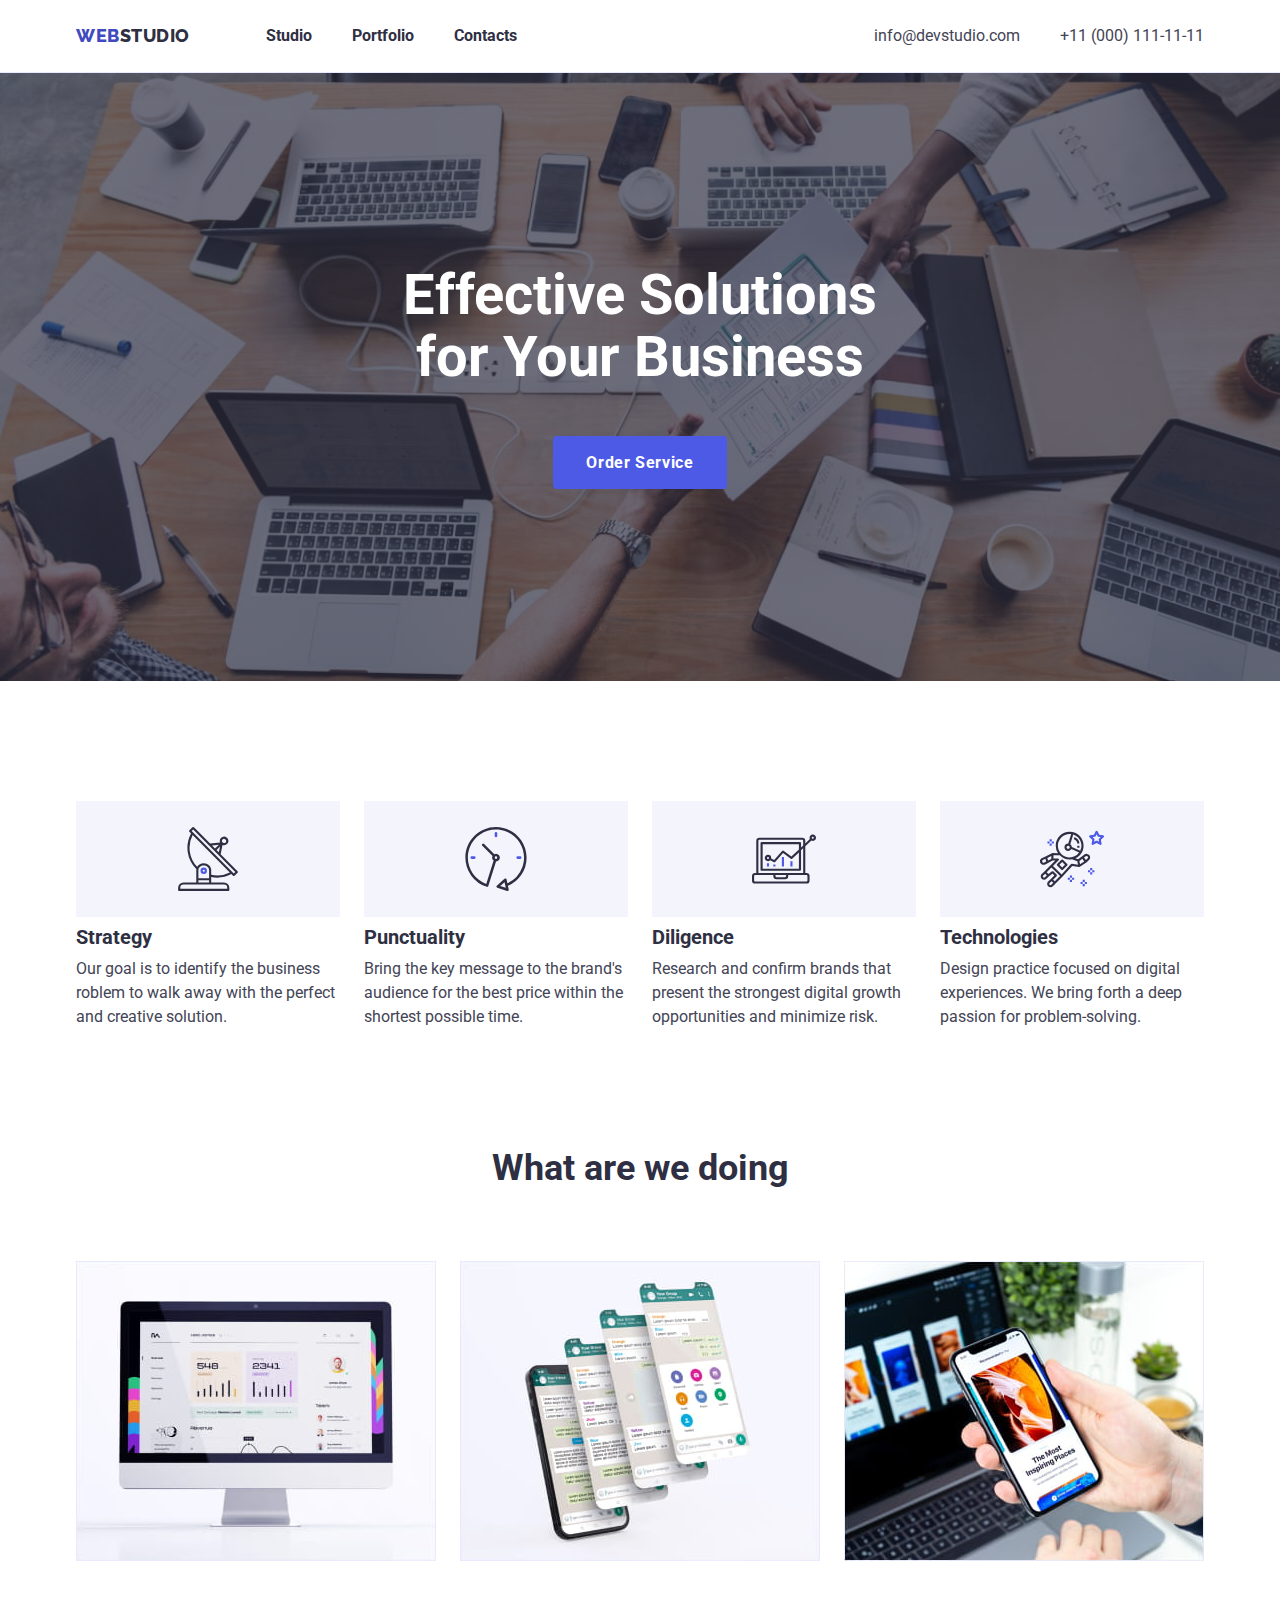
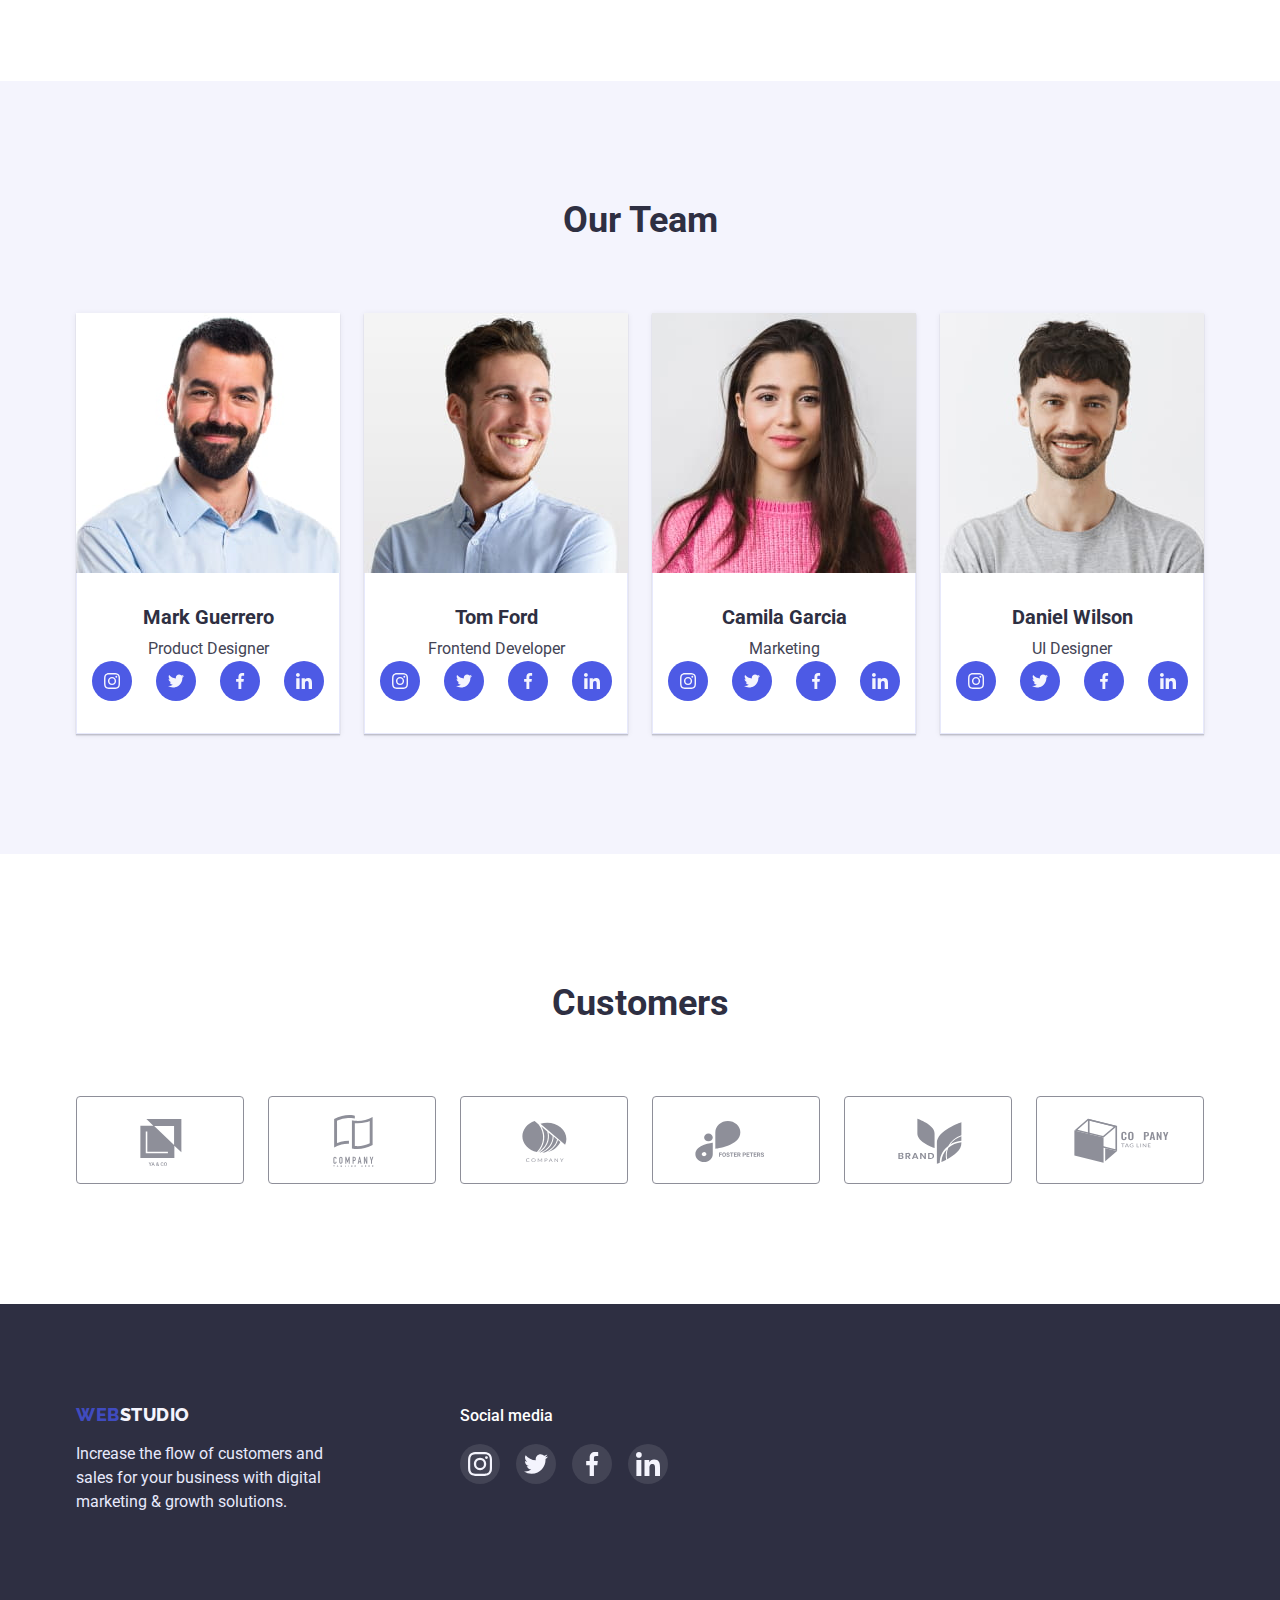
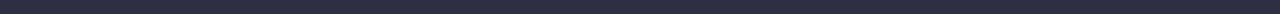
==== commit aaac8ef7: "Changed html files (team section)" ====
--- a/index.html
+++ b/index.html
@@ -13,7 +13,6 @@
         <link
             href="https://fonts.googleapis.com/css2?family=Raleway:wght@800&family=Roboto:wght@400;500;700&display=swap"
             rel="stylesheet">
-
         <link rel="stylesheet" href="./css/styles.css">
     </head>
 
@@ -58,35 +57,43 @@
                 <div class="container">
                     <ul class="fiture-list list">
                         <li class="fiture-item">
-                            <svg class="fiture-icon">
-                                <use href="./images/icons.svg#antenna"></use>
-                            </svg>
+                            <div class="fiture-icon-list">
+                                <svg class="fiture-icon">
+                                    <use href="./images/icons.svg#antenna"></use>
+                                </svg>
+                            </div>
                             <h2 class="secondary-titles">Strategy</h2>
                             <p class="subtitles">Our goal is to identify the business roblem to walk away with the
                                 perfect
                                 and creative solution. </p>
                         </li>
                         <li class="fiture-item">
-                            <svg class="fiture-icon">
-                                <use href="./images/icons.svg#clock"></use>
-                            </svg>
+                            <div class="fiture-icon-list">
+                                <svg class="fiture-icon">
+                                    <use href="./images/icons.svg#clock"></use>
+                                </svg>
+                            </div>
                             <h2 class="secondary-titles">Punctuality</h2>
                             <p class="subtitles">Bring the key message to the brand's audience for the best price within
                                 the
                                 shortest possible time.</p>
                         </li>
                         <li class="fiture-item">
-                            <svg class="fiture-icon">
-                                <use href="./images/icons.svg#diagram"></use>
-                            </svg>
+                            <div class="fiture-icon-list">
+                                <svg class="fiture-icon">
+                                    <use href="./images/icons.svg#diagram"></use>
+                                </svg>
+                            </div>
                             <h2 class="secondary-titles">Diligence</h2>
                             <p class="subtitles">Research and confirm brands that present the strongest digital growth
                                 opportunities and minimize risk.</p>
                         </li>
                         <li class="fiture-item">
-                            <svg class="fiture-icon">
-                                <use href="./images/icons.svg#astronaut"></use>
-                            </svg>
+                            <div class="fiture-icon-list">
+                                <svg class="fiture-icon">
+                                    <use href="./images/icons.svg#astronaut"></use>
+                                </svg>
+                            </div>
                             <h2 class="secondary-titles">Technologies</h2>
                             <p class="subtitles">Design practice focused on digital experiences. We bring forth a deep
                                 passion for problem-solving.</p>
@@ -338,50 +345,51 @@
         </main>
         <footer class="footer">
             <div class="container">
-            <div class="footer-container">
-                <div class="footer-list">
-                    <a href="" class="footer-logo link"><span class="footer-accent">Web</span>Studio</a>
-                
-                    <p class="footer-text">Increase the flow of customers and sales for your business with digital
-                        marketing
-                        &
-                        growth solutions.</p>
+                <div class="footer-container">
+                    <div class="footer-list">
+                        <a href="" class="footer-logo link"><span class="footer-accent">Web</span>Studio</a>
+
+                        <p class="footer-text">Increase the flow of customers and sales for your business with digital
+                            marketing
+                            &
+                            growth solutions.</p>
                     </div>
-                    
-                <div class="social-list">
-                    <h4 class="social-media-title"> Social media
-                    </h4>
-                    <ul class="media-list list">
-                        <li class="media-item">
-                            <a class="media-link">
-                                <svg class="media-icon">
-                                 <use href="./images/icons.svg#instagram" width="24" height="24"></use>
-                                </svg>
-                            </a>
-                        </li>
-                        <li>
-                        <a class="media-link">
-                                <svg class="media-icon">
-                                    <use href="./images/icons.svg#twitter" width="24" height="24"></use>
-                                </svg>
-                            </a>
-                        </li>
-                        <li>
-                            <a class="media-link">
-                                <svg class="media-icon">
-                                    <use href="./images/icons.svg#facebook" width="24" height="24"></use>
-                                </svg>
-                            </a>
-                        </li>
-                        <li>
-                        <a class="media-link">
-<svg class="media-icon">
-    <use href="./images/icons.svg#linkedin" width="24" height="24"></use>
-</svg>
-                            </a>
-                        </li>
-                    </ul>
-            </div>
+
+                    <div class="social-list">
+                        <h4 class="social-media-title"> Social media
+                        </h4>
+                        <ul class="media-list list">
+                            <li class="media-item">
+                                <a href="" class="media-link">
+                                    <svg class="media-icon">
+                                        <use href="./images/icons.svg#instagram" width="24" height="24"></use>
+                                    </svg>
+                                </a>
+                            </li>
+                            <li>
+                                <a href="" class="media-link">
+                                    <svg class="media-icon">
+                                        <use href="./images/icons.svg#twitter" width="24" height="24"></use>
+                                    </svg>
+                                </a>
+                            </li>
+                            <li>
+                                <a href="" class="media-link">
+                                    <svg class="media-icon">
+                                        <use href="./images/icons.svg#facebook" width="24" height="24"></use>
+                                    </svg>
+                                </a>
+                            </li>
+                            <li>
+                                <a href="" class="media-link">
+                                    <svg class="media-icon">
+                                        <use href="./images/icons.svg#linkedin" width="24" height="24"></use>
+                                    </svg>
+                                </a>
+                            </li>
+                        </ul>
+                    </div>
+                </div>
             </div>
         </footer>
 
--- a/css/styles.css
+++ b/css/styles.css
@@ -40,7 +40,7 @@
     padding-left: 15px;
     padding-right: 15px;
     align-items: center;
-    max-width: 1440px;
+    
 }
 
 
@@ -151,21 +151,23 @@
     padding-top: 192px;
     padding-bottom: 192px;
     text-align: center;
-    background-image:linear-gradient(rgba(46, 47, 66, 0.7), rgba(46, 47, 66, 0.7)), url(../images/people-office.jpg);
+    background-image: linear-gradient(rgba(46, 47, 66, 0.7), rgba(46, 47, 66, 0.7)), url(../images/people-office.jpg);
     background-color: var(--primary-color);
     background-size: cover;
-    
-    
-}
-
-.hero {max-width: 494px;
+    max-width: 1440px;
+   margin-left: auto;
+    margin-right: auto;
+}
+
+.hero {
+    max-width: 494px;
     margin-left: auto;
     margin-right: auto;
     font-size: 56px;
     letter-spacing: var(--main-letter-spacing);
     line-height: 1.1;
     color: var(--main-background-color);
-  
+
 }
 
 .visually-hidden {
@@ -202,7 +204,7 @@
     align-items: center;
     border-radius: 4px;
     border: 1px solid transparent;
-    
+
 
     font-family: inherit;
     font-weight: 700;
@@ -234,7 +236,7 @@
     color: var(--accent-color);
     background: var(--secondary-background-color);
     border-radius: 4px;
-     border: 1px solid transparent;
+    border: 1px solid transparent;
     cursor: pointer;
 }
 
@@ -242,10 +244,10 @@
 .buttons:focus {
     color: var(--main-background-color);
     background: var(--accent-color);
-     border: 1px solid var(--accent-color);
+    border: 1px solid var(--accent-color);
     box-shadow: 0px 2px 1px rgba(46, 47, 66, 0.08),
-     0px 1px 1px rgba(46, 47, 66, 0.16),
-     0px 1px 6px rgba(46, 47, 66, 0.08);
+        0px 1px 1px rgba(46, 47, 66, 0.16),
+        0px 1px 6px rgba(46, 47, 66, 0.08);
 }
 
 .button-list {
@@ -272,15 +274,24 @@
 
 .fiture-list {
     display: flex;
-}
-
-.fiture-icon {margin-bottom: 8px;
-    width: 264px;
-height: 112px;
-background-color: #F4F4FD;}
-
-.fiture-item {
-    width: 264px;
+    
+
+}
+
+.fiture-icon {
+    width:64px;
+     height: 64px;
+}
+
+
+.fiture-icon-list {  display: flex;
+width: 264px;
+height: 116px;
+margin-bottom: 8px;
+
+background-color: var(--secondary-background-color) ;
+align-items: center;
+justify-content: center;
 }
 
 .container .fiture-item:not(:last-child) {
@@ -294,7 +305,6 @@
 .service-list {
     display: flex;
     margin-top: 72px;
-
 }
 
 .container .service-item:not(:last-child) {
@@ -315,10 +325,13 @@
     margin-top: 72px;
     gap: 24px;
 }
-.team-item {box-shadow: 0px 2px 1px rgba(46, 47, 66, 0.08),
-     0px 1px 1px rgba(46, 47, 66, 0.16),
-     0px 1px 6px rgba(46, 47, 66, 0.08);
-}
+
+.team-item {
+    box-shadow: 0px 2px 1px rgba(46, 47, 66, 0.08),
+        0px 1px 1px rgba(46, 47, 66, 0.16),
+        0px 1px 6px rgba(46, 47, 66, 0.08);
+}
+
 .team-content {
     padding-top: 32px;
     padding-bottom: 32px;
@@ -327,40 +340,40 @@
     border-right: 1px solid var(--footer-text-color);
     border-bottom: 1px solid var(--footer-text-color);
     border-left: 1px solid var(--footer-text-color);
-  
-}
-
-
-.team-social-icons {display: flex;
-justify-content: center;
- gap: 24px;
-   }
-
-
-.social-link {display: flex;
+
+}
+
+
+.team-social-icons {
+    display: flex;
+    justify-content: center;
+    gap: 24px;
+}
+
+
+.social-link {
+    display: flex;
     width: 40px;
-     height: 40px;
+    height: 40px;
     align-items: center;
     justify-content: center;
 
     background-color: var(--accent-color);
- border-radius: 50%;
-    }
-     
-
-
-
-.social-icon {display:flex; 
-width: 16px;
-height: 16px;
-
-   fill: var(--secondary-background-color);}
-
-   
-  
-     
-    
-   
+    border-radius: 50%;
+}
+.social-link:hover,
+.social-link:focus {background-color: var(--btn-hover-color);}
+
+.social-icon {
+    width: 16px;
+    height: 16px;
+
+    fill: var(--secondary-background-color);
+}
+
+
+
+
 
 /* ----------PORTFOLIO SERVICES----------------*/
 .image-list {
@@ -368,17 +381,21 @@
     flex-wrap: wrap;
 }
 
-.image-link {color: var(--primary-color) ;}
-
-
-.image-item:hover {box-shadow: 0px 2px 1px rgba(46, 47, 66, 0.08),
-     0px 1px 1px rgba(46, 47, 66, 0.16),
-     0px 1px 6px rgba(46, 47, 66, 0.08);}
+.image-link {
+    color: var(--primary-color);
+}
+
+
+.image-item:hover {
+    box-shadow: 0px 2px 1px rgba(46, 47, 66, 0.08),
+        0px 1px 1px rgba(46, 47, 66, 0.16),
+        0px 1px 6px rgba(46, 47, 66, 0.08);
+}
 
 
 .image-item {
     flex-basis: calc((100%/-48px)-3);
-     margin-right: 24px;
+    margin-right: 24px;
     margin-bottom: 48px;
 }
 
@@ -391,7 +408,7 @@
 }
 
 
- 
+
 
 .content-card {
     padding-left: 16px;
@@ -401,7 +418,6 @@
     border-right: 1px solid var(--footer-text-color);
     border-bottom: 1px solid var(--footer-text-color);
     border-left: 1px solid var(--footer-text-color);
-
 }
 
 .portfolio-section {
@@ -434,43 +450,48 @@
     letter-spacing: var(--main-letter-spacing);
     color: var(--secondary-color-text);
 }
+
 /* ----------CUSTOMERS----------------*/
 
-.customer-section {padding-top: 130px;
-padding-bottom: 120px;}
-
-.customer-list {display: flex;
-flex-wrap: wrap;
-margin-top: 72px;
-gap: 24px;
-
+.customer-section {
+    padding-top: 130px;
+    padding-bottom: 120px;
+}
+
+.customer-list {
+    display: flex;
+    flex-wrap: wrap;
+    margin-top: 72px;
+    gap: 24px;
 }
 
 .customer-icon {
-width: 104px;
-height: 56px;
-
-}
-
-.customer-link { display: inline-block;
-  padding: 16px 32px;
+    width: 104px;
+    height: 56px;
+}
+
+.customer-link {
+    display: flex;
+    justify-content: center;
+    align-items: center;
     width: 168px;
     height: 88px;
     border: 1px solid #8E8F99;
-   border-radius: 4px;
-    fill:#8E8F99;
-   }
-
-    
+    border-radius: 4px;
+    fill: #8E8F99;
+}
+
+
 .customer-link:hover,
-.customer-link:focus
-{fill: var(--accent-color);
-    border-color: var(--accent-color);}
- 
-
-
-  
-  
+.customer-link:focus {
+    fill: var(--accent-color);
+    border-color: var(--accent-color);
+}
+
+
+
+
+
 
 /* FOOTER STYLES */
 
@@ -480,10 +501,12 @@
     background: var(--primary-color);
 }
 
-.footer-container {display: flex;}
-
-.social-list {display: inline-block;
-margin-left: 120px;
+.footer-container {
+    display: flex;
+}
+
+.social-list {
+    margin-left: 120px;
 }
 
 .footer-logo {
@@ -513,37 +536,39 @@
 }
 
 
-.social-list {display: block;
-}
-
-.media-list {display: flex;
-gap: 16px;
-margin-top: 16px;
-}
-
-    .media-icon {width: 24px; 
+
+
+.media-list {
+    display: flex;
+    gap: 16px;
+    margin-top: 16px;
+}
+
+.media-icon {
+    width: 24px;
     height: 24px;
 }
 
-.social-media-title { 
-    font-family:'Roboto', sans-serif ;
+.social-media-title {
+    font-family: 'Roboto', sans-serif;
     font-weight: 500;
     font-size: 16px;
-line-height: 1.5;
+    line-height: 1.5;
     color: var(--main-background-color);
 }
 
-.media-link {display: flex;
+.media-link {
+    display: flex;
     width: 40px;
     height: 40px;
     justify-content: center;
     align-items: center;
     background-color: rgba(255, 255, 255, 0.1);
-    fill:var(--secondary-background-color);
+    fill: var(--secondary-background-color);
     border-radius: 50%;
 }
- 
+
 .media-link:hover,
-.media-link:focus
-{background-color: #31D0AA;
-   }+.media-link:focus {
+    background-color: #31D0AA;
+}